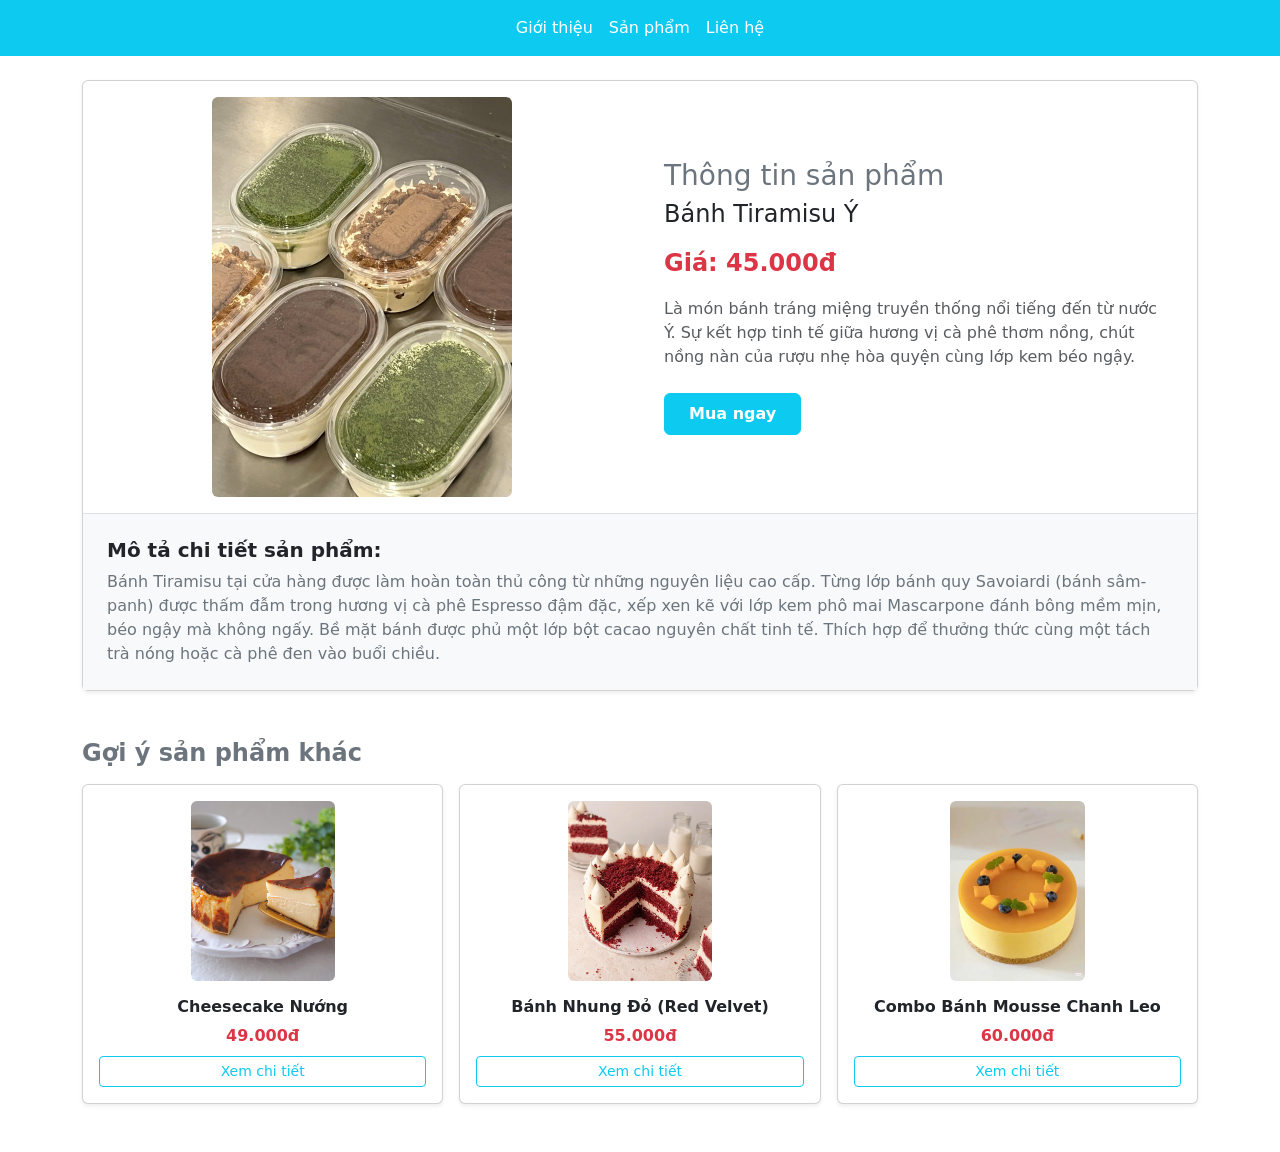
==== html/chitiet.html @ edc06b53 "bai chitiet" ====
<!DOCTYPE html>
<html lang="vi">
<head>
    <meta charset="utf-8">
    <title>Chi tiết sản phẩm - Bánh Tiramisu</title>

    <link href="https://cdn.jsdelivr.net/npm/bootstrap@5.3.8/dist/css/bootstrap.min.css" rel="stylesheet">
    <script src="https://cdn.jsdelivr.net/npm/bootstrap@5.3.8/dist/js/bootstrap.bundle.min.js"></script>
</head>

<body>

<nav class="navbar navbar-expand-sm navbar-dark bg-info">
    <div class="container justify-content-center">
        <ul class="navbar-nav">
            <li class="nav-item">
                <a class="nav-link text-white" href="#">Giới thiệu</a>
            </li>
            <li class="nav-item">
                <a class="nav-link active text-white" href="#">Sản phẩm</a>
            </li>
            <li class="nav-item">
                <a class="nav-link text-white" href="#">Liên hệ</a>
            </li>
        </ul>
    </div>
</nav>

<div class="container mt-4 mb-5">

    <div class="card shadow-sm">
        <div class="row g-0 align-items-center">

            <div class="col-md-6 text-center p-3">
                <img src="../assets/images/tiramisu y.jpg"
                     alt="Bánh Tiramisu"
                     class="img-fluid rounded" 
                     style="max-height: 400px; object-fit: cover;">
            </div>

            <div class="col-md-6 p-4">
                <h1 class="h3 text-secondary">Thông tin sản phẩm</h1>
                <h2 class="h4 text-dark mt-2">Bánh Tiramisu Ý</h2>

                <p class="text-danger fw-bold fs-4 my-3">
                    Giá: 45.000đ
                </p>

                <p class="text-muted">
                    Là món bánh tráng miệng truyền thống nổi tiếng đến từ nước Ý. Sự kết hợp tinh tế giữa hương vị cà phê thơm nồng, chút nồng nàn của rượu nhẹ hòa quyện cùng lớp kem béo ngậy.
                </p>

                <a href="#" class="btn btn-info text-white fw-bold px-4 py-2 mt-2">
                    Mua ngay
                </a>
            </div>

        </div>

        <div class="p-4 border-top bg-light">
            <h5 class="fw-bold">Mô tả chi tiết sản phẩm:</h5>
            <p class="mb-0 text-secondary">
                Bánh Tiramisu tại cửa hàng được làm hoàn toàn thủ công từ những nguyên liệu cao cấp. Từng lớp bánh quy Savoiardi (bánh sâm-panh) được thấm đẫm trong hương vị cà phê Espresso đậm đặc, xếp xen kẽ với lớp kem phô mai Mascarpone đánh bông mềm mịn, béo ngậy mà không ngấy. Bề mặt bánh được phủ một lớp bột cacao nguyên chất tinh tế. Thích hợp để thưởng thức cùng một tách trà nóng hoặc cà phê đen vào buổi chiều.
            </p>
        </div>
    </div>

    <h4 class="mt-5 mb-3 fw-bold text-secondary">Gợi ý sản phẩm khác</h4>
    <div class="row g-3">

        <div class="col-md-4">
            <div class="card text-center p-3 h-100 shadow-sm">
                <div style="height: 180px; overflow: hidden;" class="d-flex align-items-center justify-content-center">
                    <img src="../assets/images/Cheesecake Nướng.jpg" class="img-fluid rounded" alt="Cheesecake Dâu" style="max-height: 100%;">
                </div>
                <h6 class="mt-3 fw-bold">Cheesecake Nướng</h6>
                <p class="text-danger mb-2 fw-bold">49.000đ</p>
                <a href="detail.html?id=cheesecakenuong" class="btn btn-outline-info btn-sm mt-auto">Xem chi tiết</a>
            </div>
        </div>

        <div class="col-md-4">
            <div class="card text-center p-3 h-100 shadow-sm">
                <div style="height: 180px; overflow: hidden;" class="d-flex align-items-center justify-content-center">
                    <img src="../assets/images/red velvet.jpg" class="img-fluid rounded" alt="Bánh Red Velvet" style="max-height: 100%;">
                </div>
                <h6 class="mt-3 fw-bold">Bánh Nhung Đỏ (Red Velvet)</h6>
                <p class="text-danger mb-2 fw-bold">55.000đ</p>
                <a href="detail.html?id=redvelvet" class="btn btn-outline-info btn-sm mt-auto">Xem chi tiết</a>
            </div>
        </div>

        <div class="col-md-4">
            <div class="card text-center p-3 h-100 shadow-sm">
                <div style="height: 180px; overflow: hidden;" class="d-flex align-items-center justify-content-center">
                    <img src="../assets/images/Mousse Chanh Leo.jpg" class="img-fluid rounded" alt="Bánh Macaron" style="max-height: 100%;">
                </div>
                <h6 class="mt-3 fw-bold">Combo Bánh Mousse Chanh Leo</h6>
                <p class="text-danger mb-2 fw-bold">60.000đ</p>
                <a href="#" class="btn btn-outline-info btn-sm mt-auto">Xem chi tiết</a>
            </div>
        </div>

    </div>

</div>

</body>
</html>
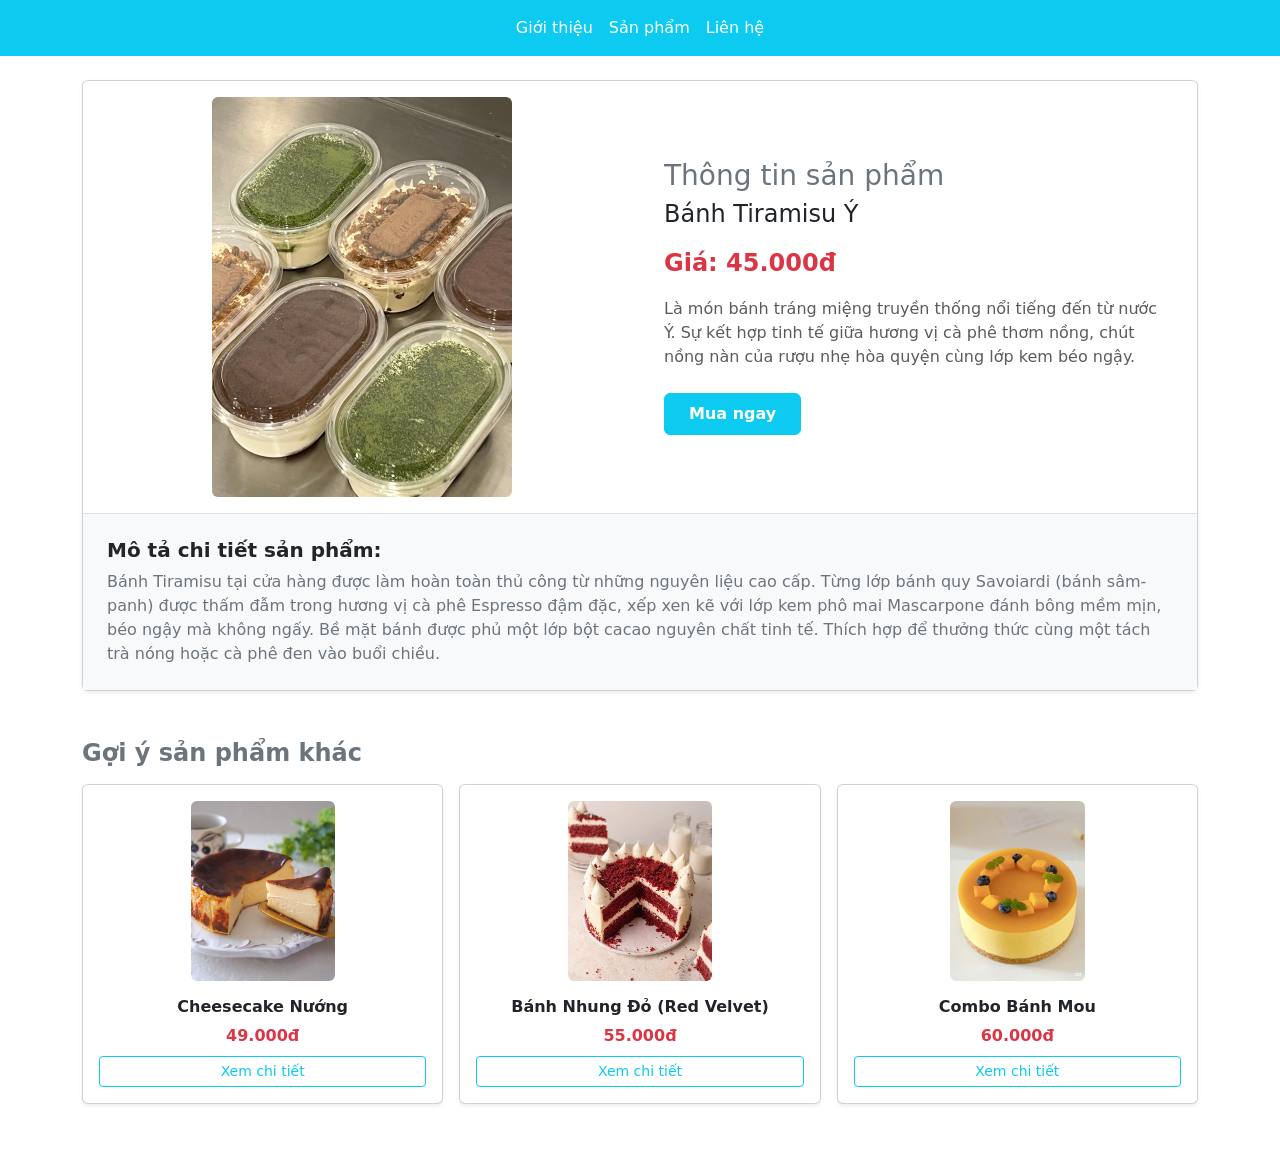
==== commit 5af0f5ab: "index.html" ====
--- a/html/chitiet.html
+++ b/html/chitiet.html
@@ -95,7 +95,7 @@
                 <div style="height: 180px; overflow: hidden;" class="d-flex align-items-center justify-content-center">
                     <img src="../assets/images/Mousse Chanh Leo.jpg" class="img-fluid rounded" alt="Bánh Macaron" style="max-height: 100%;">
                 </div>
-                <h6 class="mt-3 fw-bold">Combo Bánh Mousse Chanh Leo</h6>
+                <h6 class="mt-3 fw-bold">Combo Bánh Mou</h6>
                 <p class="text-danger mb-2 fw-bold">60.000đ</p>
                 <a href="#" class="btn btn-outline-info btn-sm mt-auto">Xem chi tiết</a>
             </div>
